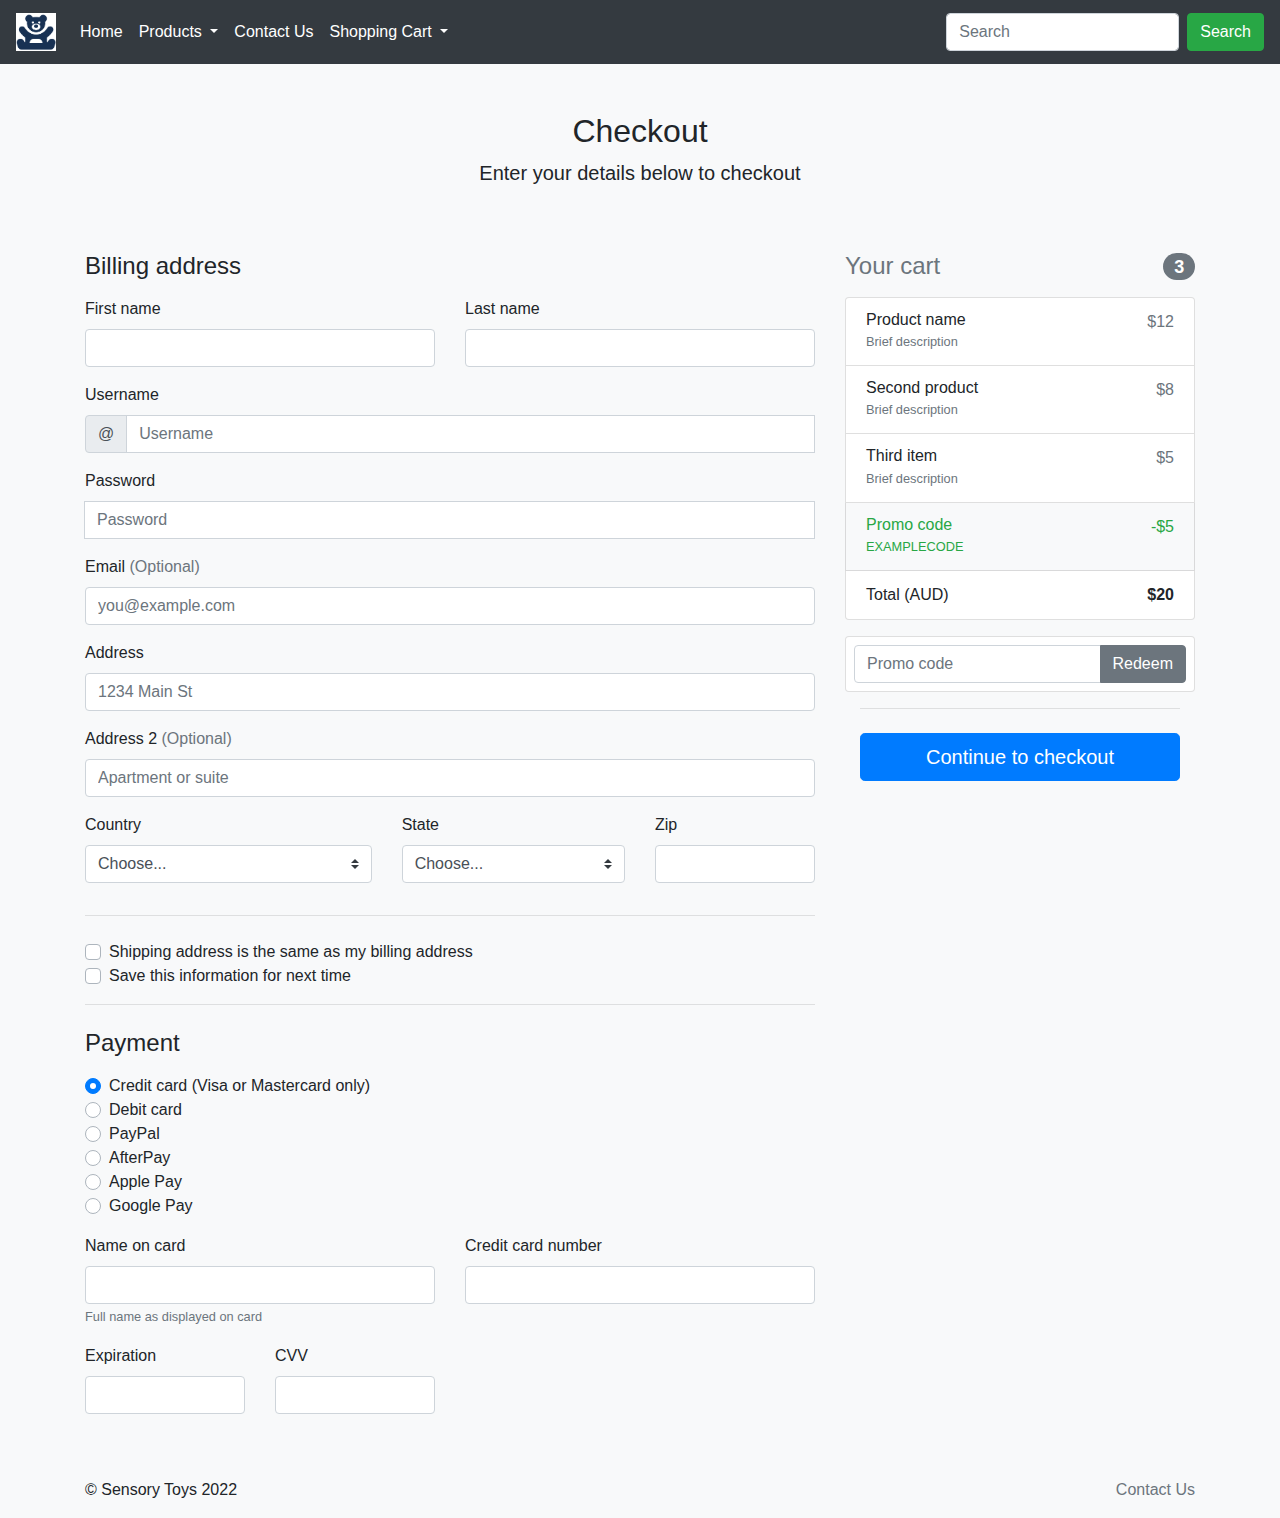
==== checkout.html @ 15bf8013 "formatting" ====
<!DOCTYPE html>
<html lang="en">
    <head>
        <title>Checkout</title>

        <meta charset="utf-8" />
        <meta
            name="viewport"
            content="width=device-width, initial-scale=1, shrink-to-fit=no"
        />
        <meta name="description" content="" />

        <!-- Bootstrap core CSS -->
        <link
            rel="stylesheet"
            href="https://cdn.jsdelivr.net/npm/bootstrap@4.4.1/dist/css/bootstrap.min.css"
            integrity="sha384-Vkoo8x4CGsO3+Hhxv8T/Q5PaXtkKtu6ug5TOeNV6gBiFeWPGFN9MuhOf23Q9Ifjh"
            crossorigin="anonymous"
        />

        <!-- Link custom CSS styles -->
        <link href="css/style.css" rel="stylesheet" />
    </head>

    <body class="bg-light">
        <!--Header Nav bar-->
        <header>
            <nav class="navbar navbar-expand-sm bg-dark navbar-dark">
                <a class="navbar-brand" href="index.html">
                    <img src="images/logo.jpg" alt="Logo" style="width: 40px" />
                </a>

                <!-- Toggler/collapsibe Button -->
                <button
                    class="navbar-toggler"
                    type="button"
                    data-toggle="collapse"
                    data-target="#collapsibleNavbar"
                >
                    <span class="navbar-toggler-icon"></span>
                </button>

                <!-- Navbar links -->
                <div class="collapse navbar-collapse" id="collapsibleNavbar">
                    <!-- Links -->
                    <ul class="navbar-nav">
                        <li class="nav-item">
                            <a
                                class="nav-link"
                                href="index.html"
                                style="color: white"
                                >Home</a
                            >
                        </li>
                        <!-- Dropdown (Products) -->
                        <li class="nav-item dropdown">
                            <a
                                class="nav-link dropdown-toggle"
                                href="#"
                                id="navbardrop"
                                data-toggle="dropdown"
                                style="color: white"
                            >
                                Products
                            </a>
                            <div class="dropdown-menu bg-dark">
                                <a class="dropdown-item" href="calm.html"
                                    >Calming</a
                                >
                                <a class="dropdown-item" href="fidgets.html"
                                    >Fidgets</a
                                >
                                <a class="dropdown-item" href="squishies.html"
                                    >Squishies</a
                                >
                            </div>
                        </li>

                        <li class="nav-item">
                            <a
                                class="nav-link"
                                href="contact.html"
                                style="color: white"
                                >Contact Us</a
                            >
                        </li>

                        <!-- Dropdown (Cart) -->
                        <li class="nav-item dropdown">
                            <a
                                class="nav-link dropdown-toggle"
                                href="#"
                                id="navbardrop"
                                data-toggle="dropdown"
                                style="color: white"
                            >
                                Shopping Cart
                            </a>
                            <div class="dropdown-menu bg-dark">
                                <a
                                    class="dropdown-item"
                                    href="cart.html"
                                    style="color: white"
                                    >View Cart</a
                                >
                                <a
                                    class="dropdown-item"
                                    href="checkout.html"
                                    style="color: white"
                                    >Checkout</a
                                >
                            </div>
                        </li>
                    </ul>
                    <div style="margin-left: auto">
                        <!--Search bar-->
                        <form class="form-inline" action="/action_page.php">
                            <input
                                class="form-control mr-sm-2"
                                type="text"
                                placeholder="Search"
                            />
                            <button class="btn btn-success" type="submit">
                                Search
                            </button>
                        </form>
                    </div>
                </div>
            </nav>
        </header>

        <!--Checkout Header-->
        <div class="container">
            <div class="py-5 text-center">
                <h2>Checkout</h2>
                <p class="lead">Enter your details below to checkout</p>
            </div>

            <!--Cart Right Column-->

            <div class="row">
                <div class="col-md-4 order-md-2 mb-4">
                    <h4
                        class="d-flex justify-content-between align-items-center mb-3"
                    >
                        <span class="text-muted">Your cart</span>
                        <span class="badge badge-secondary badge-pill">3</span>
                    </h4>
                    <ul class="list-group mb-3">
                        <li
                            class="list-group-item d-flex justify-content-between lh-condensed"
                        >
                            <div>
                                <h6 class="my-0">Product name</h6>
                                <small class="text-muted"
                                    >Brief description</small
                                >
                            </div>
                            <span class="text-muted">$12</span>
                        </li>
                        <li
                            class="list-group-item d-flex justify-content-between lh-condensed"
                        >
                            <div>
                                <h6 class="my-0">Second product</h6>
                                <small class="text-muted"
                                    >Brief description</small
                                >
                            </div>
                            <span class="text-muted">$8</span>
                        </li>
                        <li
                            class="list-group-item d-flex justify-content-between lh-condensed"
                        >
                            <div>
                                <h6 class="my-0">Third item</h6>
                                <small class="text-muted"
                                    >Brief description</small
                                >
                            </div>
                            <span class="text-muted">$5</span>
                        </li>
                        <li
                            class="list-group-item d-flex justify-content-between bg-light"
                        >
                            <div class="text-success">
                                <h6 class="my-0">Promo code</h6>
                                <small>EXAMPLECODE</small>
                            </div>
                            <span class="text-success">-$5</span>
                        </li>
                        <li
                            class="list-group-item d-flex justify-content-between"
                        >
                            <span>Total (AUD)</span>
                            <strong>$20</strong>
                        </li>
                    </ul>

                    <!--Promo code redeem form-->
                    <form class="card p-2">
                        <div class="input-group">
                            <input
                                type="text"
                                class="form-control"
                                placeholder="Promo code"
                            />
                            <div class="input-group-append">
                                <button type="submit" class="btn btn-secondary">
                                    Redeem
                                </button>
                            </div>
                        </div>
                    </form>

                    <!--Checkout button-->

                    <div class="container">
                        <hr class="mb-4" />
                        <button
                            class="btn btn-primary btn-lg btn-block"
                            type="submit"
                        >
                            Continue to checkout
                        </button>
                    </div>
                </div>

                <!--Billing & shipping address enter-->

                <div class="col-md-8 order-md-1">
                    <h4 class="mb-3">Billing address</h4>
                    <form class="needs-validation" novalidate="">
                        <div class="row">
                            <div class="col-md-6 mb-3">
                                <label for="firstName">First name</label>
                                <input
                                    type="text"
                                    class="form-control"
                                    id="firstName"
                                    placeholder=""
                                    value=""
                                    required=""
                                />
                                <div class="invalid-feedback">
                                    Valid first name is required.
                                </div>
                            </div>
                            <div class="col-md-6 mb-3">
                                <label for="lastName">Last name</label>
                                <input
                                    type="text"
                                    class="form-control"
                                    id="lastName"
                                    placeholder=""
                                    value=""
                                    required=""
                                />
                                <div class="invalid-feedback">
                                    Valid last name is required.
                                </div>
                            </div>
                        </div>

                        <div class="mb-3">
                            <label for="username">Username</label>
                            <div class="input-group">
                                <div class="input-group-prepend">
                                    <span class="input-group-text">@</span>
                                </div>
                                <input
                                    type="text"
                                    class="form-control"
                                    id="username"
                                    placeholder="Username"
                                    required=""
                                />
                                <div
                                    class="invalid-feedback"
                                    style="width: 100%"
                                >
                                    Your username is required.
                                </div>
                            </div>
                        </div>

                        <div class="mb-3">
                            <label for="password">Password</label>
                            <div class="input-group">
                                <div class="input-group-prepend"></div>
                                <input
                                    type="text"
                                    class="form-control"
                                    id="password"
                                    placeholder="Password"
                                    required=""
                                />
                                <div
                                    class="invalid-feedback"
                                    style="width: 100%"
                                >
                                    Your password is required.
                                </div>
                            </div>
                        </div>

                        <div class="mb-3">
                            <label for="email"
                                >Email
                                <span class="text-muted"
                                    >(Optional)</span
                                ></label
                            >
                            <input
                                type="email"
                                class="form-control"
                                id="email"
                                placeholder="you@example.com"
                            />
                            <div class="invalid-feedback">
                                Please enter a valid email address for shipping
                                updates.
                            </div>
                        </div>

                        <div class="mb-3">
                            <label for="address">Address</label>
                            <input
                                type="text"
                                class="form-control"
                                id="address"
                                placeholder="1234 Main St"
                                required=""
                            />
                            <div class="invalid-feedback">
                                Please enter your shipping address.
                            </div>
                        </div>

                        <div class="mb-3">
                            <label for="address2"
                                >Address 2
                                <span class="text-muted"
                                    >(Optional)</span
                                ></label
                            >
                            <input
                                type="text"
                                class="form-control"
                                id="address2"
                                placeholder="Apartment or suite"
                            />
                        </div>

                        <div class="row">
                            <div class="col-md-5 mb-3">
                                <label for="country">Country</label>
                                <select
                                    class="custom-select d-block w-100"
                                    id="country"
                                    required=""
                                >
                                    <option value="">Choose...</option>
                                    <option>Australia</option>
                                    <option>Others</option>
                                </select>
                                <div class="invalid-feedback">
                                    Please select a valid country.
                                </div>
                            </div>
                            <div class="col-md-4 mb-3">
                                <label for="state">State</label>
                                <select
                                    class="custom-select d-block w-100"
                                    id="state"
                                    required=""
                                >
                                    <option value="">Choose...</option>
                                    <option>QLD</option>
                                    <option>NSW</option>
                                    <option>VIC</option>
                                    <option>TAS</option>
                                    <option>WA</option>
                                    <option>ACT</option>
                                    <option>NT</option>
                                    <option>SA</option>
                                </select>
                                <div class="invalid-feedback">
                                    Please provide a valid state.
                                </div>
                            </div>
                            <div class="col-md-3 mb-3">
                                <label for="zip">Zip</label>
                                <input
                                    type="text"
                                    class="form-control"
                                    id="zip"
                                    placeholder=""
                                    required=""
                                />
                                <div class="invalid-feedback">
                                    Zip code required.
                                </div>
                            </div>
                        </div>
                        <hr class="mb-4" />
                        <div class="custom-control custom-checkbox">
                            <input
                                type="checkbox"
                                class="custom-control-input"
                                id="same-address"
                            />
                            <label
                                class="custom-control-label"
                                for="same-address"
                                >Shipping address is the same as my billing
                                address</label
                            >
                        </div>
                        <div class="custom-control custom-checkbox">
                            <input
                                type="checkbox"
                                class="custom-control-input"
                                id="save-info"
                            />
                            <label class="custom-control-label" for="save-info"
                                >Save this information for next time</label
                            >
                        </div>
                        <hr class="mb-4" />

                        <!--Payment-->

                        <h4 class="mb-3">Payment</h4>

                        <div class="d-block my-3">
                            <div class="custom-control custom-radio">
                                <input
                                    id="credit"
                                    name="paymentMethod"
                                    type="radio"
                                    class="custom-control-input"
                                    checked=""
                                    required=""
                                />
                                <label class="custom-control-label" for="credit"
                                    >Credit card (Visa or Mastercard
                                    only)</label
                                >
                            </div>
                            <div class="custom-control custom-radio">
                                <input
                                    id="debit"
                                    name="paymentMethod"
                                    type="radio"
                                    class="custom-control-input"
                                    required=""
                                />
                                <label class="custom-control-label" for="debit"
                                    >Debit card</label
                                >
                            </div>
                            <div class="custom-control custom-radio">
                                <input
                                    id="paypal"
                                    name="paymentMethod"
                                    type="radio"
                                    class="custom-control-input"
                                    required=""
                                />
                                <label class="custom-control-label" for="paypal"
                                    >PayPal</label
                                >
                            </div>
                            <div class="custom-control custom-radio">
                                <input
                                    id="afterpay"
                                    name="paymentMethod"
                                    type="radio"
                                    class="custom-control-input"
                                    required=""
                                />
                                <label
                                    class="custom-control-label"
                                    for="afterpay"
                                    >AfterPay</label
                                >
                            </div>
                            <div class="custom-control custom-radio">
                                <input
                                    id="applepay"
                                    name="paymentMethod"
                                    type="radio"
                                    class="custom-control-input"
                                    required=""
                                />
                                <label
                                    class="custom-control-label"
                                    for="applepay"
                                    >Apple Pay</label
                                >
                            </div>
                            <div class="custom-control custom-radio">
                                <input
                                    id="googlepay"
                                    name="paymentMethod"
                                    type="radio"
                                    class="custom-control-input"
                                    required=""
                                />
                                <label
                                    class="custom-control-label"
                                    for="googlepay"
                                    >Google Pay</label
                                >
                            </div>
                        </div>

                        <!--Enter credit card details-->

                        <div class="row">
                            <div class="col-md-6 mb-3">
                                <label for="cc-name">Name on card</label>
                                <input
                                    type="text"
                                    class="form-control"
                                    id="cc-name"
                                    placeholder=""
                                    required=""
                                />
                                <small class="text-muted"
                                    >Full name as displayed on card</small
                                >
                                <div class="invalid-feedback">
                                    Name on card is required
                                </div>
                            </div>
                            <div class="col-md-6 mb-3">
                                <label for="cc-number"
                                    >Credit card number</label
                                >
                                <input
                                    type="text"
                                    class="form-control"
                                    id="cc-number"
                                    placeholder=""
                                    required=""
                                />
                                <div class="invalid-feedback">
                                    Credit card number is required
                                </div>
                            </div>
                        </div>
                        <div class="row">
                            <div class="col-md-3 mb-3">
                                <label for="cc-expiration">Expiration</label>
                                <input
                                    type="text"
                                    class="form-control"
                                    id="cc-expiration"
                                    placeholder=""
                                    required=""
                                />
                                <div class="invalid-feedback">
                                    Expiration date required
                                </div>
                            </div>
                            <div class="col-md-3 mb-3">
                                <label for="cc-cvv">CVV</label>
                                <input
                                    type="text"
                                    class="form-control"
                                    id="cc-cvv"
                                    placeholder=""
                                    required=""
                                />
                                <div class="invalid-feedback">
                                    Security code required
                                </div>
                            </div>
                        </div>
                    </form>
                </div>
            </div>
        </div>

        <!--Footer-->
        <footer>
            <div class="container">
                <div class="row">
                    <div class="col text-left pt-5">
                        <p>© Sensory Toys 2022</p>
                    </div>

                    <div class="col text-right pt-5">
                        <ul class="list-unstyled text-small">
                            <li>
                                <a class="text-muted" href="contact.html"
                                    >Contact Us</a
                                >
                            </li>
                        </ul>
                    </div>
                </div>
            </div>
        </footer>

        <!-- Bootstrap core JavaScript
    ================================================== -->
        <!-- Placed at the end of the document so the pages load faster -->
        <script
            src="https://code.jquery.com/jquery-3.4.1.slim.min.js"
            integrity="sha384-J6qa4849blE2+poT4WnyKhv5vZF5SrPo0iEjwBvKU7imGFAV0wwj1yYfoRSJoZ+n"
            crossorigin="anonymous"
        ></script>
        <script>
            window.jQuery ||
                document.write(
                    '<script src="/docs/4.4/assets/js/vendor/jquery.slim.min.js"><\/script>'
                )
        </script>
        <script
            src="/docs/4.4/dist/js/bootstrap.bundle.min.js"
            integrity="sha384-6khuMg9gaYr5AxOqhkVIODVIvm9ynTT5J4V1cfthmT+emCG6yVmEZsRHdxlotUnm"
            crossorigin="anonymous"
        ></script>
        <script
            src="https://cdn.jsdelivr.net/npm/popper.js@1.16.0/dist/umd/popper.min.js"
            integrity="sha384-Q6E9RHvbIyZFJoft+2mJbHaEWldlvI9IOYy5n3zV9zzTtmI3UksdQRVvoxMfooAo"
            crossorigin="anonymous"
        ></script>
        <script
            src="https://cdn.jsdelivr.net/npm/bootstrap@4.4.1/dist/js/bootstrap.min.js"
            integrity="sha384-wfSDF2E50Y2D1uUdj0O3uMBJnjuUD4Ih7YwaYd1iqfktj0Uod8GCExl3Og8ifwB6"
            crossorigin="anonymous"
        ></script>
    </body>
</html>
---- css/style.css ----
.bd-placeholder-img {
    font-size: 1.125rem;
    text-anchor: middle;
    -webkit-user-select: none;
    -moz-user-select: none;
    -ms-user-select: none;
    user-select: none;
  }

  @media (min-width: 768px) {
    .bd-placeholder-img-lg {
      font-size: 3.5rem;
    }
  }
  a:link {
    color: white;
    background-color: transparent;
    text-decoration: none;
  }
  a:visited {
    color: white;
    background-color: transparent;
    text-decoration: none;
  }
  a:hover {
    color: grey;
    background-color: transparent;
    text-decoration: underline;
  }
  a:active {
    color: yellow;
    background-color: transparent;
    text-decoration: none;
  }
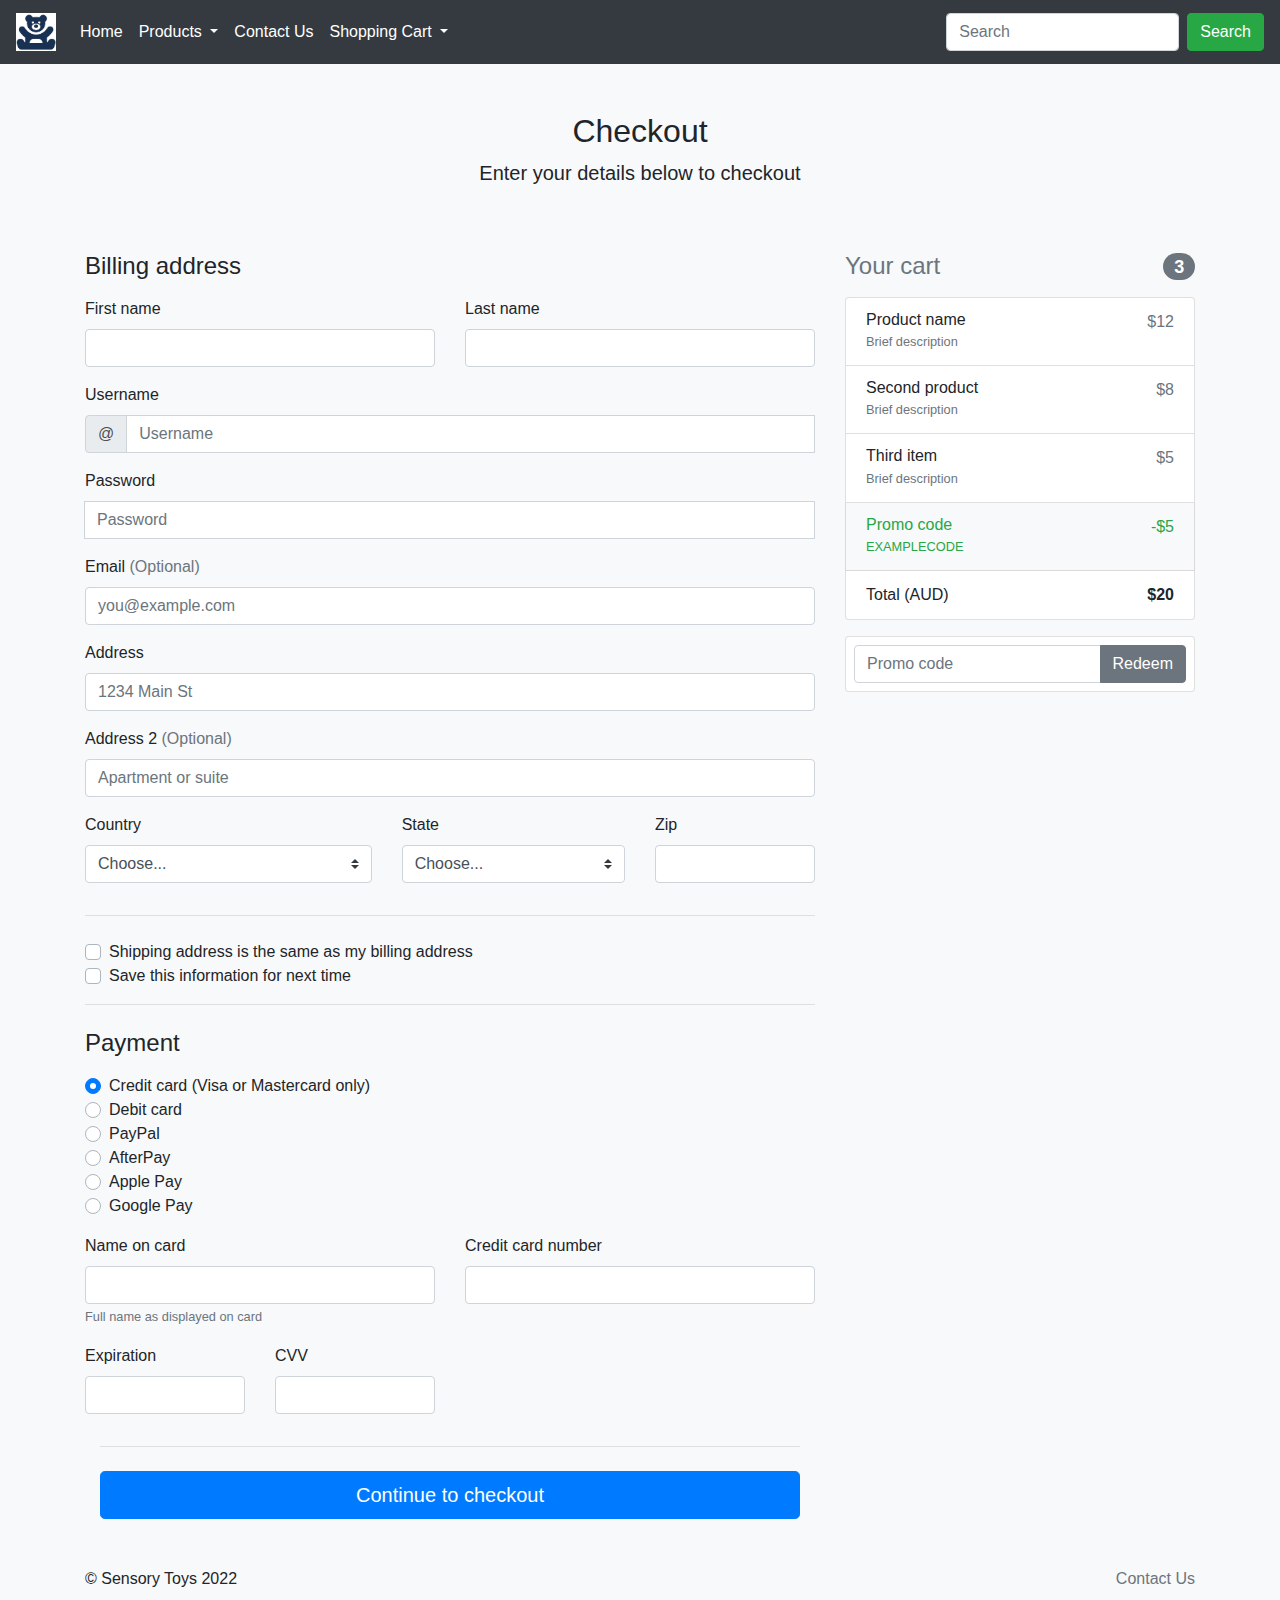
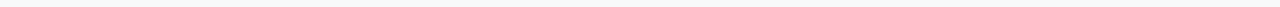
==== commit 11e99271: "checkout button" ====
--- a/checkout.html
+++ b/checkout.html
@@ -212,18 +212,6 @@
                             </div>
                         </div>
                     </form>
-
-                    <!--Checkout button-->
-
-                    <div class="container">
-                        <hr class="mb-4" />
-                        <button
-                            class="btn btn-primary btn-lg btn-block"
-                            type="submit"
-                        >
-                            Continue to checkout
-                        </button>
-                    </div>
                 </div>
 
                 <!--Billing & shipping address enter-->
@@ -580,6 +568,18 @@
                             </div>
                         </div>
                     </form>
+
+                    <!--Checkout button-->
+
+                    <div class="container">
+                        <hr class="mb-4" />
+                        <button
+                            class="btn btn-primary btn-lg btn-block"
+                            type="submit"
+                        >
+                            Continue to checkout
+                        </button>
+                    </div>
                 </div>
             </div>
         </div>
